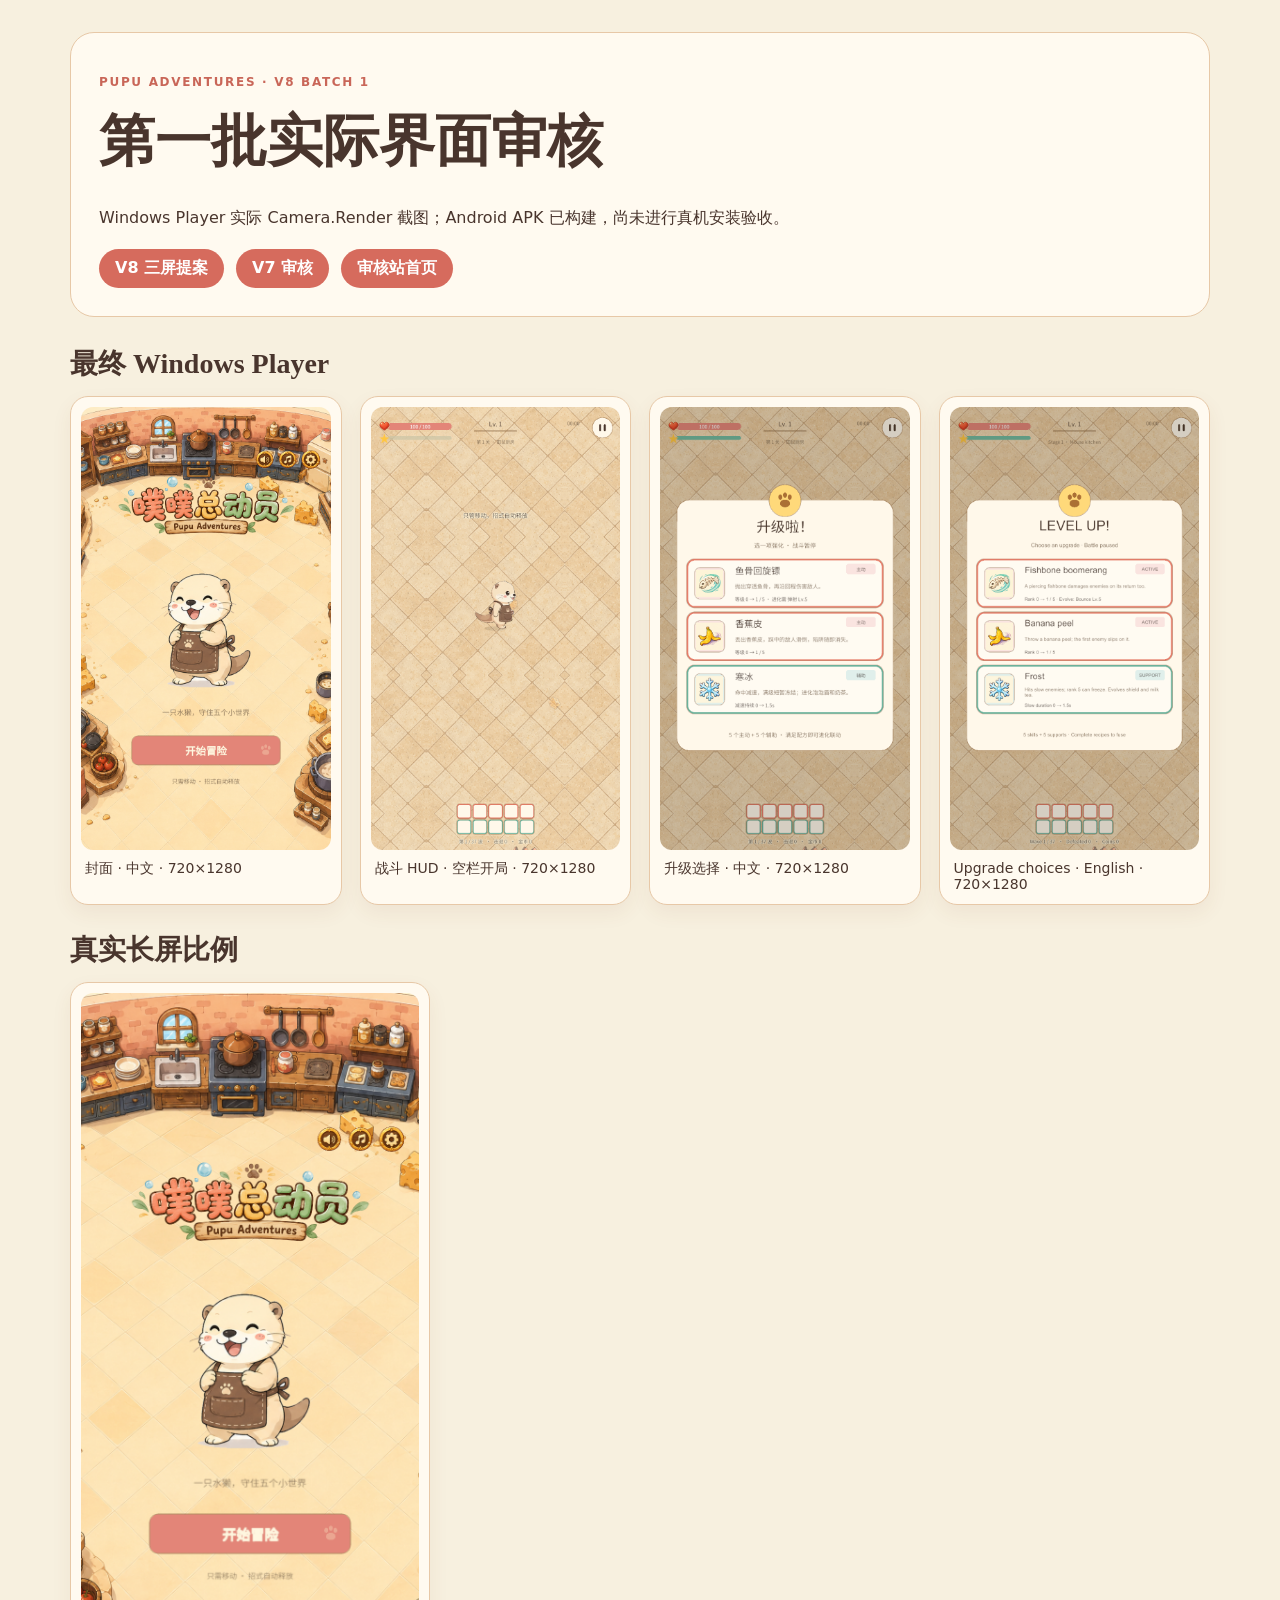
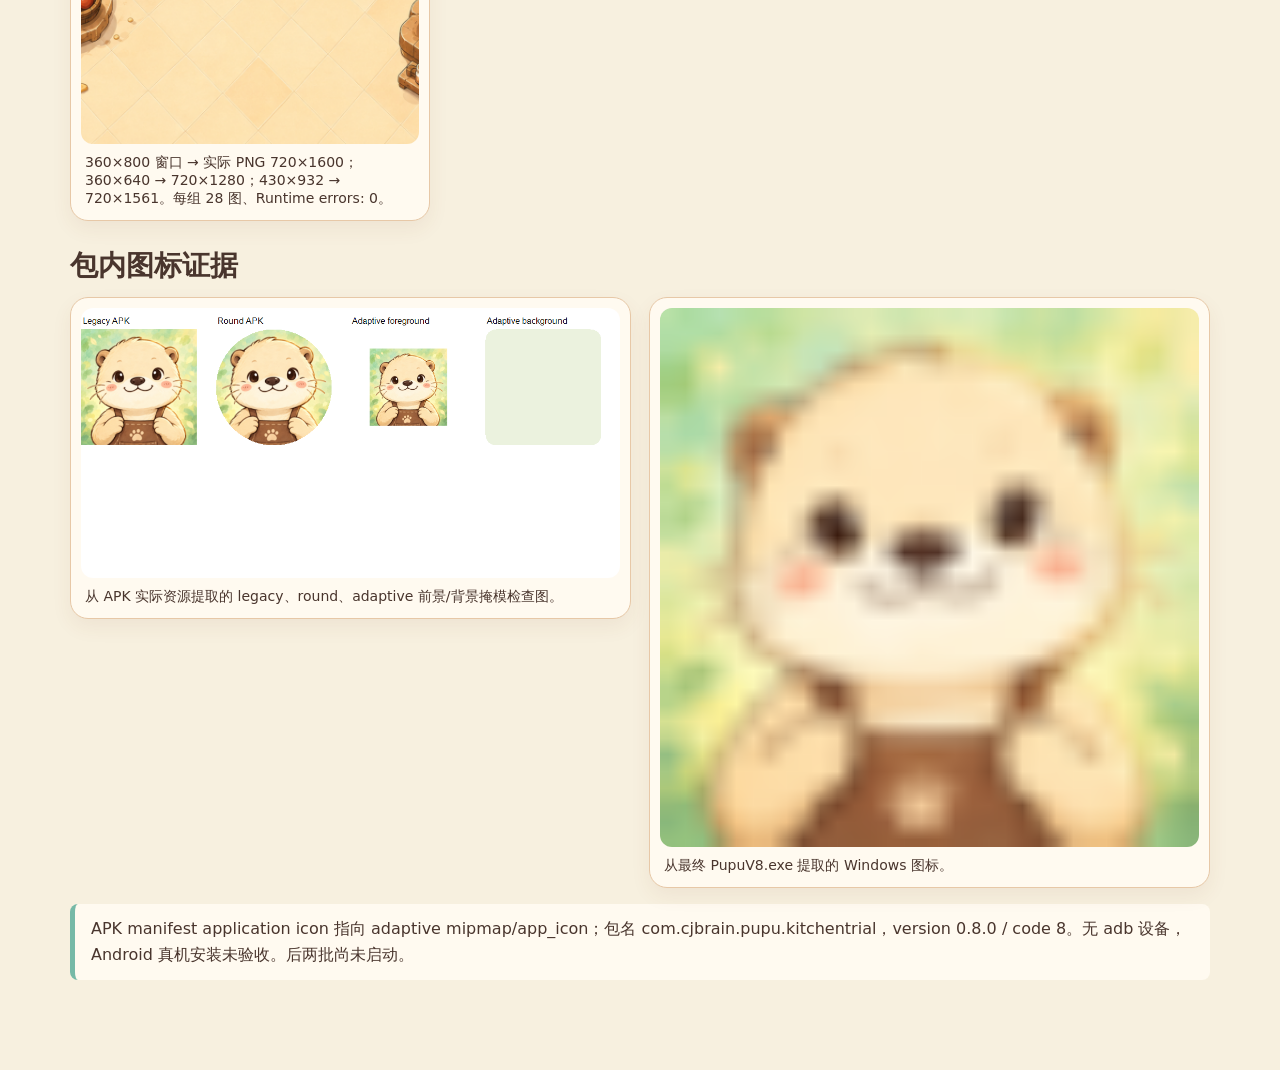
==== v8-batch1/index.html @ 8b9ad456 "Add V8 batch 1 actual UI review" ====
<!doctype html><html lang="zh-CN"><head><meta charset="utf-8"><meta name="viewport" content="width=device-width,initial-scale=1"><title>Pupu V8 第一批实际界面审核</title><link rel="stylesheet" href="style.css"></head><body><main><header><p class="eyebrow">PUPU ADVENTURES · V8 BATCH 1</p><h1>第一批实际界面审核</h1><p>Windows Player 实际 Camera.Render 截图；Android APK 已构建，尚未进行真机安装验收。</p><nav><a href="../v8-preview/">V8 三屏提案</a><a href="../v7/">V7 审核</a><a href="../">审核站首页</a></nav></header><section><h2>最终 Windows Player</h2><div class="grid"><figure><img src="assets/01-cover-zh.png"><figcaption>封面 · 中文 · 720×1280</figcaption></figure><figure><img src="assets/battle-empty.png"><figcaption>战斗 HUD · 空栏开局 · 720×1280</figcaption></figure><figure><img src="assets/upgrade-zh.png"><figcaption>升级选择 · 中文 · 720×1280</figcaption></figure><figure><img src="assets/upgrade-en.png"><figcaption>Upgrade choices · English · 720×1280</figcaption></figure></div></section><section><h2>真实长屏比例</h2><figure class="wide"><img src="assets/long-cover-720x1600.png"><figcaption>360×800 窗口 → 实际 PNG 720×1600；360×640 → 720×1280；430×932 → 720×1561。每组 28 图、Runtime errors: 0。</figcaption></figure></section><section><h2>包内图标证据</h2><div class="grid icons"><figure><img src="assets/apk-icon-masks.png"><figcaption>从 APK 实际资源提取的 legacy、round、adaptive 前景/背景掩模检查图。</figcaption></figure><figure><img src="assets/exe-icon.png"><figcaption>从最终 PupuV8.exe 提取的 Windows 图标。</figcaption></figure></div><p class="note">APK manifest application icon 指向 adaptive mipmap/app_icon；包名 com.cjbrain.pupu.kitchentrial，version 0.8.0 / code 8。无 adb 设备，Android 真机安装未验收。后两批尚未启动。</p></section></main></body></html>
---- v8-batch1/style.css ----
:root{font-family:system-ui,-apple-system,"Segoe UI",sans-serif;color:#49352d;background:#f7f0df}*{box-sizing:border-box}body{margin:0}main{max-width:1180px;margin:auto;padding:32px 20px 64px}header{background:#fffaf0;border:1px solid #e7c8a7;border-radius:24px;padding:28px;margin-bottom:28px}h1,h2{font-family:Georgia,serif;margin:.2em 0 .45em}h1{font-size:clamp(30px,5vw,56px)}h2{font-size:28px}p{line-height:1.6}.eyebrow{color:#c96658;letter-spacing:.14em;font-weight:700;font-size:12px}nav{display:flex;gap:12px;flex-wrap:wrap;margin-top:18px}nav a{color:#fff;background:#d66b5d;border-radius:999px;padding:9px 16px;text-decoration:none;font-weight:700}.grid{display:grid;grid-template-columns:repeat(auto-fit,minmax(220px,1fr));gap:18px}section{margin:26px 0}figure{margin:0;background:#fffaf0;border:1px solid #e7c8a7;border-radius:18px;padding:10px;box-shadow:0 8px 20px #7c4b2b12}figure img{display:block;width:100%;height:auto;border-radius:12px}figcaption{font-size:14px;padding:10px 4px 2px}.wide{max-width:360px}.icons{align-items:start}.note{background:#fffaf0;border-left:5px solid #76b9a7;padding:12px 16px;border-radius:8px}
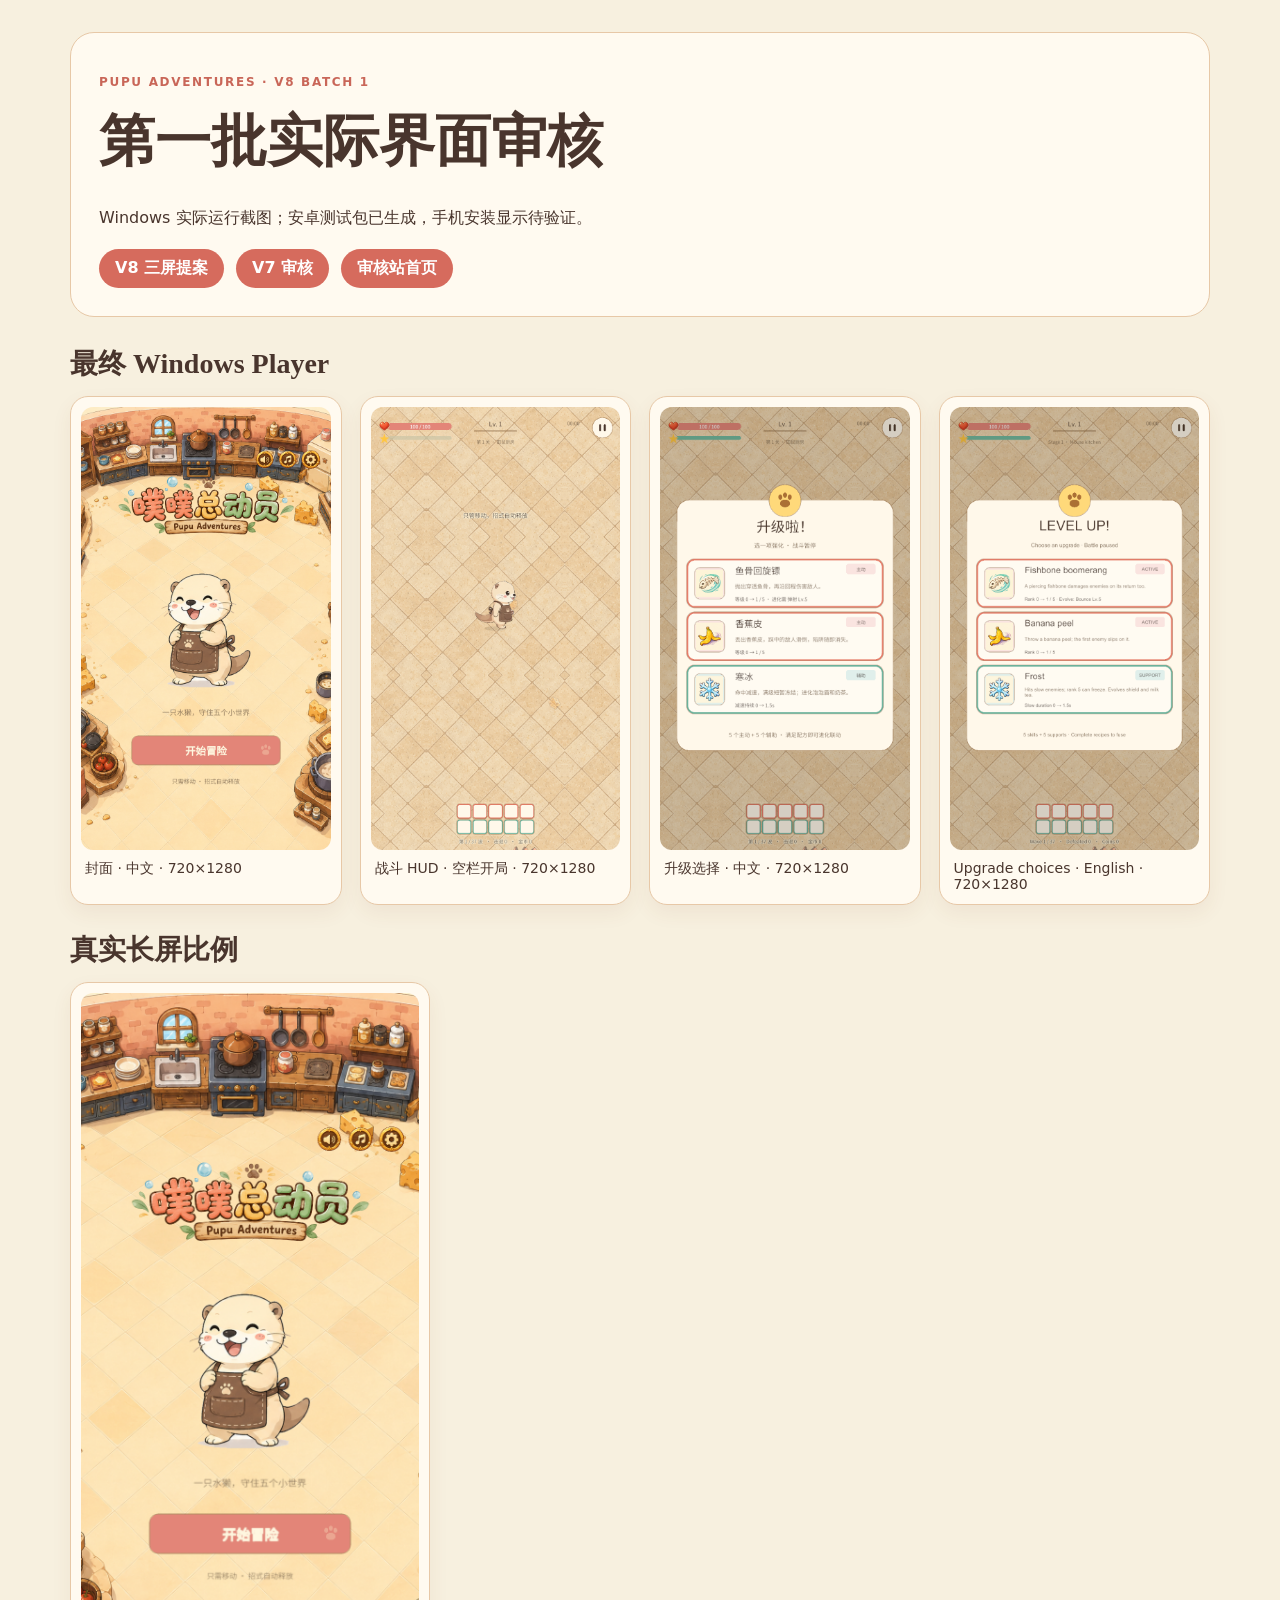
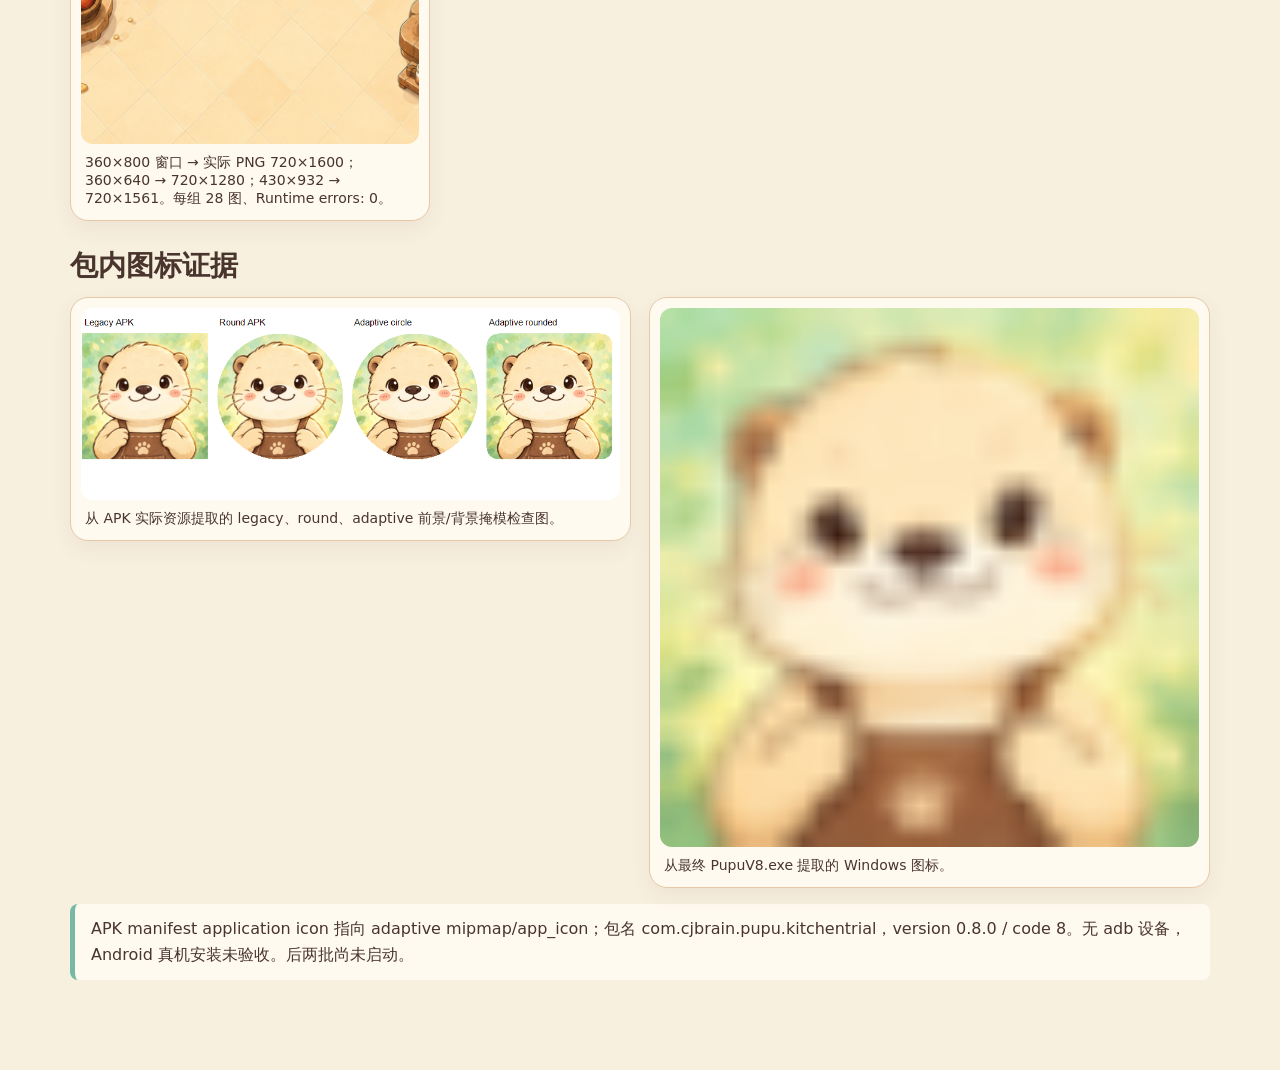
==== commit ddf04397: "Refine APK icon evidence board" ====
--- a/v8-batch1/index.html
+++ b/v8-batch1/index.html
@@ -1 +1 @@
-<!doctype html><html lang="zh-CN"><head><meta charset="utf-8"><meta name="viewport" content="width=device-width,initial-scale=1"><title>Pupu V8 第一批实际界面审核</title><link rel="stylesheet" href="style.css"></head><body><main><header><p class="eyebrow">PUPU ADVENTURES · V8 BATCH 1</p><h1>第一批实际界面审核</h1><p>Windows Player 实际 Camera.Render 截图；Android APK 已构建，尚未进行真机安装验收。</p><nav><a href="../v8-preview/">V8 三屏提案</a><a href="../v7/">V7 审核</a><a href="../">审核站首页</a></nav></header><section><h2>最终 Windows Player</h2><div class="grid"><figure><img src="assets/01-cover-zh.png"><figcaption>封面 · 中文 · 720×1280</figcaption></figure><figure><img src="assets/battle-empty.png"><figcaption>战斗 HUD · 空栏开局 · 720×1280</figcaption></figure><figure><img src="assets/upgrade-zh.png"><figcaption>升级选择 · 中文 · 720×1280</figcaption></figure><figure><img src="assets/upgrade-en.png"><figcaption>Upgrade choices · English · 720×1280</figcaption></figure></div></section><section><h2>真实长屏比例</h2><figure class="wide"><img src="assets/long-cover-720x1600.png"><figcaption>360×800 窗口 → 实际 PNG 720×1600；360×640 → 720×1280；430×932 → 720×1561。每组 28 图、Runtime errors: 0。</figcaption></figure></section><section><h2>包内图标证据</h2><div class="grid icons"><figure><img src="assets/apk-icon-masks.png"><figcaption>从 APK 实际资源提取的 legacy、round、adaptive 前景/背景掩模检查图。</figcaption></figure><figure><img src="assets/exe-icon.png"><figcaption>从最终 PupuV8.exe 提取的 Windows 图标。</figcaption></figure></div><p class="note">APK manifest application icon 指向 adaptive mipmap/app_icon；包名 com.cjbrain.pupu.kitchentrial，version 0.8.0 / code 8。无 adb 设备，Android 真机安装未验收。后两批尚未启动。</p></section></main></body></html>
+<!doctype html><html lang="zh-CN"><head><meta charset="utf-8"><meta name="viewport" content="width=device-width,initial-scale=1"><title>Pupu V8 第一批实际界面审核</title><link rel="stylesheet" href="style.css"></head><body><main><header><p class="eyebrow">PUPU ADVENTURES · V8 BATCH 1</p><h1>第一批实际界面审核</h1><p>Windows 实际运行截图；安卓测试包已生成，手机安装显示待验证。</p><nav><a href="../v8-preview/">V8 三屏提案</a><a href="../v7/">V7 审核</a><a href="../">审核站首页</a></nav></header><section><h2>最终 Windows Player</h2><div class="grid"><figure><img src="assets/01-cover-zh.png"><figcaption>封面 · 中文 · 720×1280</figcaption></figure><figure><img src="assets/battle-empty.png"><figcaption>战斗 HUD · 空栏开局 · 720×1280</figcaption></figure><figure><img src="assets/upgrade-zh.png"><figcaption>升级选择 · 中文 · 720×1280</figcaption></figure><figure><img src="assets/upgrade-en.png"><figcaption>Upgrade choices · English · 720×1280</figcaption></figure></div></section><section><h2>真实长屏比例</h2><figure class="wide"><img src="assets/long-cover-720x1600.png"><figcaption>360×800 窗口 → 实际 PNG 720×1600；360×640 → 720×1280；430×932 → 720×1561。每组 28 图、Runtime errors: 0。</figcaption></figure></section><section><h2>包内图标证据</h2><div class="grid icons"><figure><img src="assets/apk-icon-masks.png"><figcaption>从 APK 实际资源提取的 legacy、round、adaptive 前景/背景掩模检查图。</figcaption></figure><figure><img src="assets/exe-icon.png"><figcaption>从最终 PupuV8.exe 提取的 Windows 图标。</figcaption></figure></div><p class="note">APK manifest application icon 指向 adaptive mipmap/app_icon；包名 com.cjbrain.pupu.kitchentrial，version 0.8.0 / code 8。无 adb 设备，Android 真机安装未验收。后两批尚未启动。</p></section></main></body></html>
